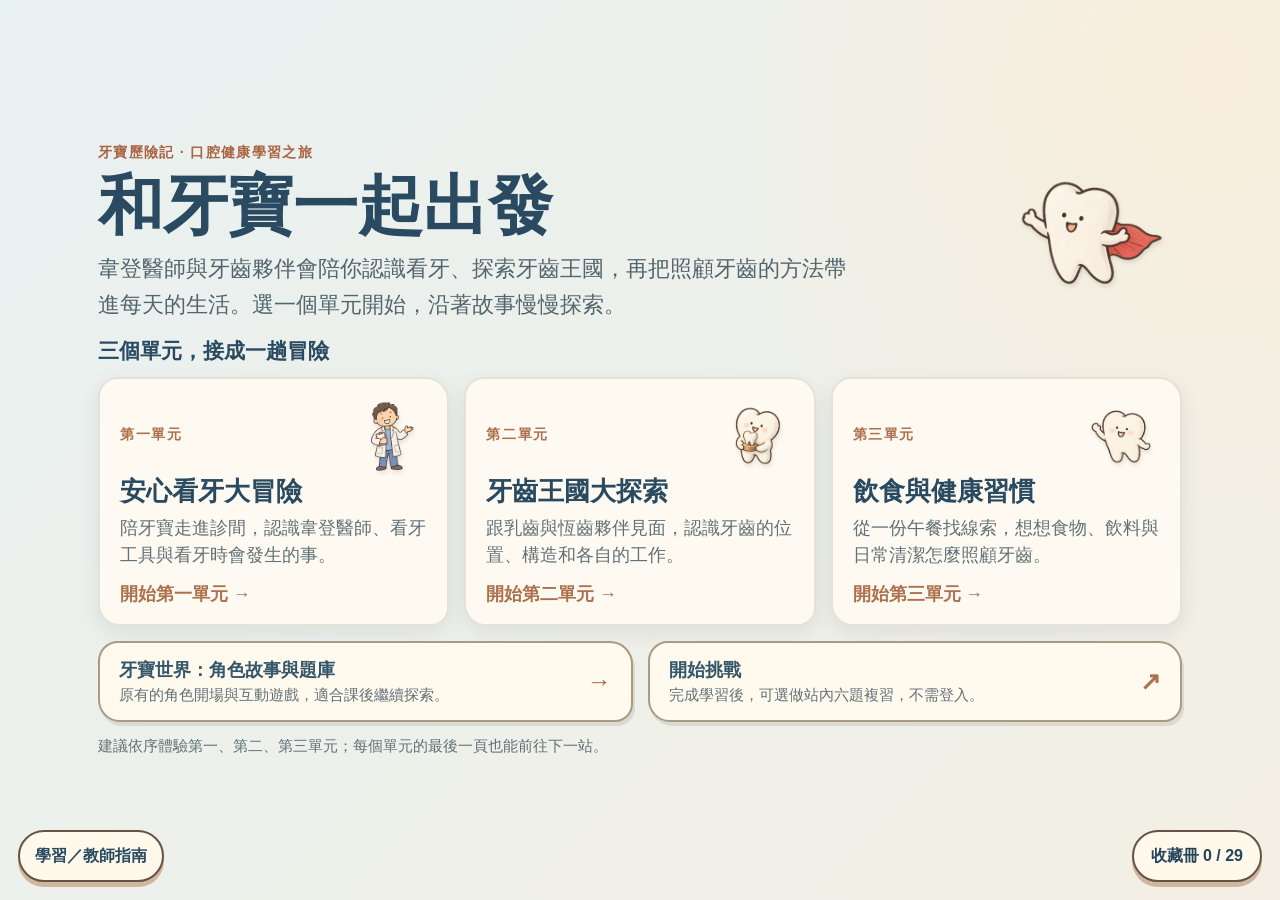
==== index.html @ 9366a064 "Expose QM learning guide and onsite review challenge" ====
<!DOCTYPE html>
<html lang="zh-Hant" class="lesson-site" data-qm-unit="0">
<head>
  <meta charset="UTF-8" />
  <meta name="viewport" content="width=device-width, initial-scale=1.0" />
  <meta name="description" content="牙寶歷險記：跟著韋登醫師與牙齒夥伴，依序探索看牙、牙齒構造與健康生活，最後前往互動挑戰。" />
  <title>牙寶歷險記｜口腔健康學習之旅</title>
  <style>
    :root { --navy:#173b57; --blue:#245b76; --orange:#d96f2b; --ink:#20323a; --muted:#51646e; --paper:#fffefb; }
    * { box-sizing:border-box; }
    html { scroll-behavior:smooth; }
    body { margin:0; min-height:100dvh; color:var(--ink); font-family:"Noto Sans TC","Microsoft JhengHei",sans-serif; background:radial-gradient(circle at 88% 5%,#fff0d7,transparent 30%),linear-gradient(135deg,#eaf6f4,#e4f1f8); }
    main { width:min(1160px,100%); min-height:100dvh; margin:auto; padding:clamp(20px,3vw,38px); display:flex; flex-direction:column; justify-content:center; }
    .eyebrow { margin:0 0 7px; color:var(--blue); font-size:.92rem; font-weight:900; letter-spacing:.09em; }
    .hero { display:grid; grid-template-columns:minmax(0,1fr) 180px; align-items:center; gap:12px; }
    .hero h1 { margin:0 0 9px; color:var(--navy); font-size:clamp(2.45rem,5.1vw,4.25rem); line-height:1.12; }
    .lead { max-width:760px; margin:0; color:var(--muted); font-size:clamp(1.08rem,1.8vw,1.28rem); line-height:1.65; }
    .hero img { width:100%; max-height:178px; object-fit:contain; filter:drop-shadow(0 12px 13px #173b5725); }
    .section-title { margin:14px 0 12px; color:var(--navy); font-size:1.25rem; }
    .grid { display:grid; grid-template-columns:repeat(3,minmax(0,1fr)); gap:15px; }
    .card { min-height:224px; display:flex; flex-direction:column; text-decoration:none; color:inherit; padding:18px 20px; border:2px solid transparent; border-radius:23px; background:var(--paper); box-shadow:0 12px 28px #173b5712; transition:transform .18s ease,border-color .18s ease; }
    .card:hover,.card:focus-visible,.extra:hover,.extra:focus-visible { transform:translateY(-3px); border-color:#efba7b; outline:3px solid transparent; }
    .card-top { display:flex; align-items:center; justify-content:space-between; gap:12px; }
    .num { color:var(--orange); font-size:.88rem; font-weight:900; letter-spacing:.11em; }
    .card img { width:76px; height:76px; object-fit:contain; }
    .card h2 { margin:3px 0 7px; color:var(--navy); font-size:clamp(1.32rem,2vw,1.55rem); line-height:1.25; }
    .card p { margin:0; color:var(--muted); font-size:1.03rem; line-height:1.55; }
    .go { margin-top:auto; padding-top:13px; color:var(--blue); font-size:1.04rem; font-weight:900; }
    .extras { display:grid; grid-template-columns:1fr 1fr; gap:15px; margin-top:15px; }
    .extra { min-height:74px; display:flex; align-items:center; justify-content:space-between; gap:14px; padding:14px 19px; border:2px solid #cddfe2; border-radius:19px; background:#ffffffd9; color:var(--navy); text-decoration:none; transition:transform .18s ease,border-color .18s ease; }
    .extra strong { display:block; font-size:1.08rem; }
    .extra small { display:block; margin-top:3px; color:var(--muted); font-size:.9rem; line-height:1.35; }
    .extra .arrow { color:var(--orange); font-size:1.45rem; font-weight:900; flex:none; }
    footer { margin-top:13px; color:var(--muted); font-size:.9rem; line-height:1.45; }
    @media(max-width:800px) { main{justify-content:flex-start}.hero{grid-template-columns:1fr 115px}.hero img{max-height:120px}.grid{grid-template-columns:1fr}.card{min-height:0}.card img{width:64px;height:64px}.extras{grid-template-columns:1fr} }
    @media(max-width:460px) { .hero{grid-template-columns:1fr}.hero img{display:none}.card{padding:16px 18px}.extra{min-height:70px} }
  

    /* Tablet home: keep the lesson choices large and easy to tap. */
    @media (min-width: 701px) and (max-width: 1050px) {
      main { justify-content: flex-start; padding: clamp(18px, 3vw, 30px); }
      .hero { grid-template-columns: minmax(0, 1fr) 135px; }
      .hero img { max-height: 138px; }
      .grid { grid-template-columns: repeat(2, minmax(0, 1fr)); gap: 12px; }
      .card { min-height: 190px; padding: 16px 18px; }
      .card img { width: 68px; height: 68px; }
      .extras { gap: 12px; }
      .extra { min-height: 82px; padding: 14px 16px; }
    }

/* Colored-pencil paper theme shared with the illustrated book. */
:root { --navy:#35576b; --blue:#557c99; --orange:#b97850; --ink:#453d37; --muted:#6f7776; --paper:#fff9ee; }
body {
 background-color:#e8eff0;
 background-image:repeating-linear-gradient(168deg,rgba(83,127,157,.045) 0 2px,transparent 2px 15px),radial-gradient(ellipse at 12% 8%,#f5ead8,transparent 34%),linear-gradient(135deg,#eaf1f1,#e3edf0);
}
.card,.extra { background:#fff9ee; border:2px solid #a99a83; border-radius:20px 23px 18px 22px; box-shadow:2px 4px 0 rgba(82,72,61,.13); }
.card:hover,.card:focus-visible,.extra:hover,.extra:focus-visible { border-color:#bd9470; }
.card img,.hero img { filter:drop-shadow(1px 3px 2px rgba(74,63,52,.13)); }
.hero h1,.section-title,.card h2,.extra { color:#35576b; }
.go,.extra .arrow,.num { color:#ad704c; }
main { position:relative; }

</style>
  <link rel="stylesheet" href="tooth-theme.css" />
  <link rel="stylesheet" href="assets/fonts.css" />
</head>
<body>
  <main>
    <header class="hero">
      <div>
        <p class="eyebrow">牙寶歷險記 · 口腔健康學習之旅</p>
        <h1>和牙寶一起出發</h1>
        <p class="lead">韋登醫師與牙齒夥伴會陪你認識看牙、探索牙齒王國，再把照顧牙齒的方法帶進每天的生活。選一個單元開始，沿著故事慢慢探索。</p>
      </div>
      <img src="unit1/images/tooth-hero.png" alt="準備出發的牙寶" />
    </header>
    <h2 class="section-title">三個單元，接成一趟冒險</h2>
    <nav class="grid" aria-label="課程單元">
      <a class="card" href="unit1/"><span class="card-top"><span class="num">第一單元</span><img src="unit1/images/dentist.png" alt="" /></span><h2>安心看牙大冒險</h2><p>陪牙寶走進診間，認識韋登醫師、看牙工具與看牙時會發生的事。</p><span class="go">開始第一單元 →</span></a>
      <a class="card" href="unit2/"><span class="card-top"><span class="num">第二單元</span><img src="unit2/images/tooth-holding-dental-model.png" alt="" /></span><h2>牙齒王國大探索</h2><p>跟乳齒與恆齒夥伴見面，認識牙齒的位置、構造和各自的工作。</p><span class="go">開始第二單元 →</span></a>
      <a class="card" href="unit3/"><span class="card-top"><span class="num">第三單元</span><img src="unit1/images/tooth-happy.png" alt="" /></span><h2>飲食與健康習慣</h2><p>從一份午餐找線索，想想食物、飲料與日常清潔怎麼照顧牙齒。</p><span class="go">開始第三單元 →</span></a>
    </nav>
    <div class="extras" aria-label="延伸活動">
      <a class="extra" href="adventure/"><span><strong>牙寶世界：角色故事與題庫</strong><small>原有的角色開場與互動遊戲，適合課後繼續探索。</small></span><span class="arrow" aria-hidden="true">→</span></a>
      <a class="extra" href="https://412730508.github.io/tooth-adventure3/challenge/" target="_blank" rel="noopener"><span><strong>開始挑戰</strong><small>完成學習後，可選做站內六題複習，不需登入。</small></span><span class="arrow" aria-hidden="true">↗</span></a>
    </div>
    <footer>建議依序體驗第一、第二、第三單元；每個單元的最後一頁也能前往下一站。</footer>
  </main>
  <script src="tooth-collection.js"></script>
  <script src="qm-support.js"></script>
</body>
</html>
---- tooth-theme.css ----
/* Shared pencil-and-paper palette for the three learning units. */
:root {
  --blue:#426d88;--blue-dark:#294a61;--navy:#294a61;
  --sky:#c8e1e9;--orange:#c9875d;--orange-dark:#a96443;
  --yellow:#e9d49c;--green:#7d9f88;--green-dark:#527660;
  --red:#ba7667;--bg:#f1f5f1;--ink:#37454b;
  --muted:#607178;--white:#fffaf1;--paper:#fffaf1;
  --line:#d9d9cf;--shadow:0 9px 22px #344b5520;
  --shadow-small:0 4px 12px #344b551b;
}
body {
  color:var(--ink)!important;
  background:radial-gradient(circle at 95% 8%,#f9eedb 0,transparent 36%),linear-gradient(135deg,#e8f1f1,#f3efe4)!important;
  font-family:"Noto Sans TC","Microsoft JhengHei",sans-serif!important;
}
.topbar,.story,.lesson,.panel,.card {
  border-color:#e5e2d7!important;
  background-color:#fffaf1!important;
  box-shadow:0 7px 20px #344b5519!important;
}
h1,h2,h3,.brand,.crumb { color:#294a61!important; }
.eyebrow,.unit-label { color:#a96443!important; }
.lead,.intro { color:#52656d!important; }
button,.button-link { font-family:inherit; }
button.primary,.primary,button.game-button,.game-button,#next-step,#next-dialogue,.button-link {
  background:#c9875d!important;
  color:#fffaf1!important;
  border-color:#a96443!important;
  box-shadow:0 4px 0 #a96443!important;
}
button.secondary,.secondary,.restart,.top-link {
  background:#e5eeed!important;
  color:#294a61!important;
  border-color:#b7cdcb!important;
}
button:focus-visible,a:focus-visible,[tabindex]:focus-visible {outline:3px solid #426d88!important;outline-offset:3px;}
.progress-dot.current,.progress-step.current,.step-badge {background:#dbe8e7!important;color:#294a61!important;}
.progress-dot.done,.progress-step.done {background:#8ba993!important;color:#173d2a!important;}
.bubble,.dialogue,.task,.callout,.feedback {border-radius:17px;}
@media(max-width:700px) {
  .scene-content {display:grid!important;grid-template-columns:1fr 1fr!important;gap:7px!important;align-items:end!important;}
  .scene-content .bubble {grid-column:1/-1!important;grid-row:2!important;max-width:none!important;width:100%!important;min-width:0!important;}
  .scene-content .character {grid-row:1!important;}
  .scene-content .character img {width:68px!important;height:68px!important;}
  .story .scene {min-height:190px!important;}
}
@media(prefers-reduced-motion:reduce) {*,*::before,*::after{scroll-behavior:auto!important;animation-duration:.01ms!important;transition-duration:.01ms!important}}
---- assets/fonts.css ----
/* jf open 粉圓 2.1 — justfont, SIL Open Font License 1.1.
   License text: OFL-LICENSE.txt */
@font-face {
  font-family: "jf open 粉圓";
  src: url("./jf-openhuninn-2.1.ttf") format("truetype");
  font-style: normal;
  font-weight: 400;
  font-display: swap;
}

:root {
  --site-font: "jf open 粉圓", "Noto Sans TC", "Microsoft JhengHei", "PingFang TC", "Heiti TC", sans-serif;
}

body,
button,
input,
select,
textarea {
  font-family: var(--site-font);
}

/* Keep the children's learning pages comfortably readable without changing
   their fixed-viewport navigation or interaction behaviour. */
html.lesson-site { font-size: 17px; }
html.lesson-site body { font-size: 18px; }
html.lesson-site .eyebrow,
html.lesson-site .num,
html.lesson-site .unit-label,
html.lesson-site .step-caption,
html.lesson-site .source-links,
html.lesson-site .act-label,
html.lesson-site .progress-step,
html.lesson-site .progress-dot,
html.lesson-site .progress-count {
  font-size: max(0.85rem, 14px);
}

html.lesson-site .restart { font-size: 16px; }

button,
.button-link,
.top-link,
.restart,
.progress-step {
  overflow-wrap: anywhere;
}
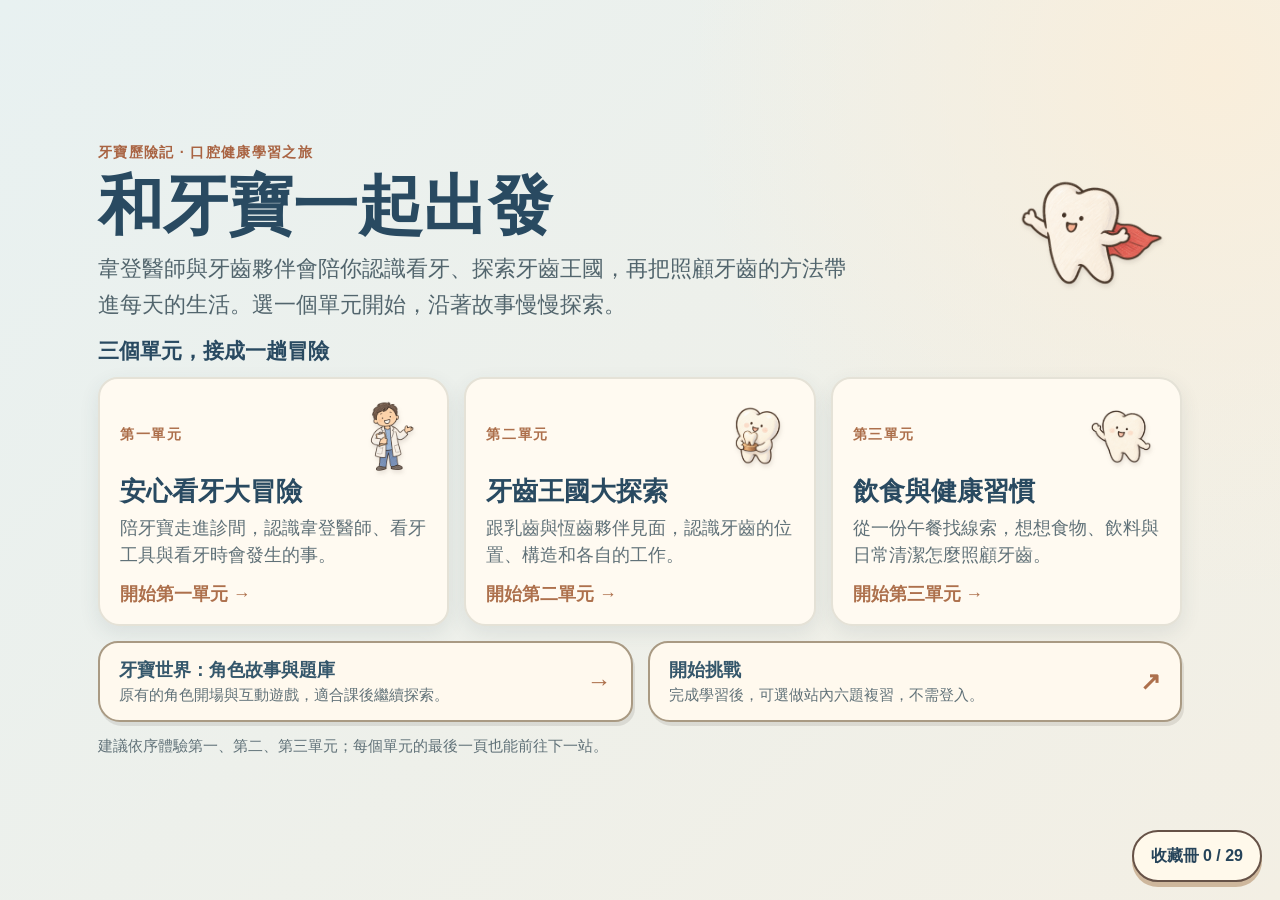
==== commit 22ee0ccd: "Guide children with doctor prompts, reduce text, and hide teacher guide" ====
--- a/index.html
+++ b/index.html
@@ -62,7 +62,7 @@
 main { position:relative; }
 
 </style>
-  <link rel="stylesheet" href="tooth-theme.css" />
+  <link rel="stylesheet" href="tooth-theme.css?v=2" />
   <link rel="stylesheet" href="assets/fonts.css" />
 </head>
 <body>
@@ -87,7 +87,7 @@
     </div>
     <footer>建議依序體驗第一、第二、第三單元；每個單元的最後一頁也能前往下一站。</footer>
   </main>
-  <script src="tooth-collection.js"></script>
-  <script src="qm-support.js"></script>
+  <script src="tooth-collection.js?v=2"></script>
+  
 </body>
 </html>
--- a/tooth-theme.css
+++ b/tooth-theme.css
@@ -38,6 +38,7 @@
 .progress-dot.done,.progress-step.done {background:#8ba993!important;color:#173d2a!important;}
 .bubble,.dialogue,.task,.callout,.feedback {border-radius:17px;}
 @media(max-width:700px) {
+  .progress-dot,.progress-step,.progress-count {font-size:0.875rem!important;}
   .scene-content {display:grid!important;grid-template-columns:1fr 1fr!important;gap:7px!important;align-items:end!important;}
   .scene-content .bubble {grid-column:1/-1!important;grid-row:2!important;max-width:none!important;width:100%!important;min-width:0!important;}
   .scene-content .character {grid-row:1!important;}
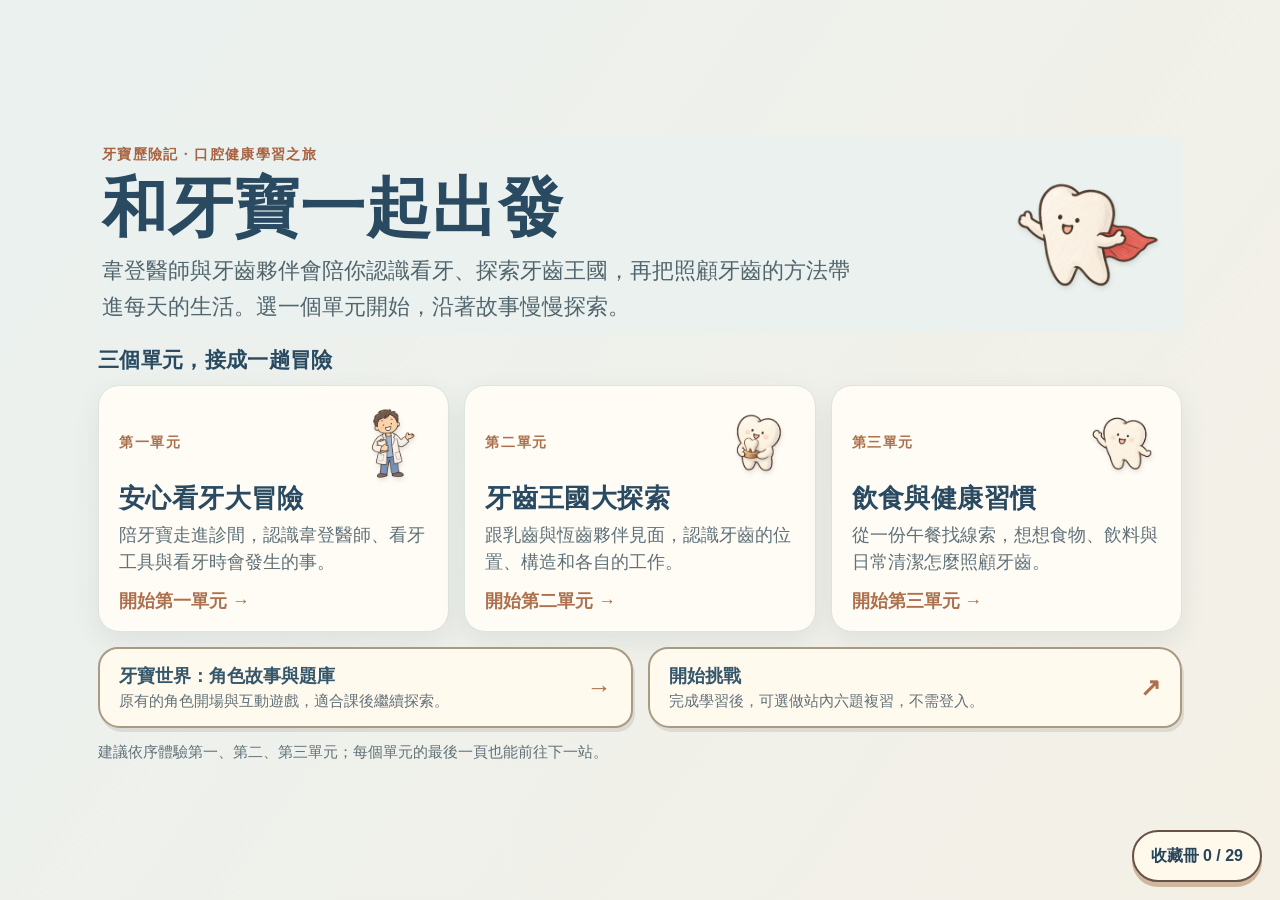
==== commit 09254750: "Load redesigned tablet layout and collection placement" ====
--- a/index.html
+++ b/index.html
@@ -62,7 +62,7 @@
 main { position:relative; }
 
 </style>
-  <link rel="stylesheet" href="tooth-theme.css?v=2" />
+  <link rel="stylesheet" href="tooth-theme.css?v=3" />
   <link rel="stylesheet" href="assets/fonts.css" />
 </head>
 <body>
@@ -87,7 +87,7 @@
     </div>
     <footer>建議依序體驗第一、第二、第三單元；每個單元的最後一頁也能前往下一站。</footer>
   </main>
-  <script src="tooth-collection.js?v=2"></script>
+  <script src="tooth-collection.js?v=3"></script>
   
 </body>
 </html>
--- a/tooth-theme.css
+++ b/tooth-theme.css
@@ -34,6 +34,7 @@
   border-color:#b7cdcb!important;
 }
 button:focus-visible,a:focus-visible,[tabindex]:focus-visible {outline:3px solid #426d88!important;outline-offset:3px;}
+h1[tabindex="-1"]:focus,h2[tabindex="-1"]:focus,h3[tabindex="-1"]:focus {outline:none!important;box-shadow:none!important;}
 .progress-dot.current,.progress-step.current,.step-badge {background:#dbe8e7!important;color:#294a61!important;}
 .progress-dot.done,.progress-step.done {background:#8ba993!important;color:#173d2a!important;}
 .bubble,.dialogue,.task,.callout,.feedback {border-radius:17px;}
@@ -46,4 +47,82 @@
   .story .scene {min-height:190px!important;}
 }
 @media(prefers-reduced-motion:reduce) {*,*::before,*::after{scroll-behavior:auto!important;animation-duration:.01ms!important;transition-duration:.01ms!important}}
+
+/* A calmer, shared reading surface for all three units. */
+:root {
+  --blue:#456d7e;--blue-dark:#294b5b;--navy:#294b5b;
+  --orange:#b97957;--orange-dark:#90593f;--green:#789b8d;
+  --paper:#fffcf6;--white:#fffcf6;--line:#d6e0d9;
+  --shadow:0 12px 30px #334d5617;--shadow-small:0 4px 12px #334d5614;
+}
+body {background:linear-gradient(125deg,#eaf1ef 0%,#f4f0e6 100%)!important;}
+.topbar,.panel,.story,.lesson,.card {
+  border:1px solid #dbe4dd!important;
+  border-radius:21px!important;
+  background:#fffcf6!important;
+  box-shadow:0 10px 27px #334d5617!important;
+}
+.topbar {backdrop-filter:none!important;}
+.section-head {margin-bottom:18px!important;}
+h1,h2,h3 {line-height:1.24;letter-spacing:.015em;}
+h1[tabindex="-1"]:focus-visible,h2[tabindex="-1"]:focus-visible,h3[tabindex="-1"]:focus-visible {outline:none!important;box-shadow:none!important;}
+.tg-dock {border:1px solid #c4d8d1!important;border-left:4px solid #7fa599!important;border-radius:15px!important;background:#edf4f0!important;box-shadow:none!important;}
+.speech,.dialogue,.question-box,.task,.callout,.feedback,.character-card,.knowledge-card,.quiz-card,.review-card,.category-card,.completion-item {
+  border-radius:15px!important;
+}
+.question-box {border:1px solid #d2ded8!important;background:#f5f8f5!important;box-shadow:0 5px 15px #334d5610!important;}
+.speech,.dialogue {border-left:3px solid #8faeaa!important;background:#f5f8f7!important;}
+.speech.npc {border-left-color:#9bbaa5!important;background:#eef6ef!important;}
+button.choice,button.option,button.interaction-card,button.target,button.explore-button,button.review-card {
+  border-radius:12px!important;min-height:48px;
+}
+.image-slot,.image-slot.diagram,.image-slot.compact {
+  overflow:hidden;border:1px solid #c4d4d1!important;border-radius:18px!important;background-color:#edf4f2!important;
+}
+.image-slot img,.image-media {display:block;max-width:100%;max-height:100%;object-fit:contain;}
+
+/* Unit 1: keep the picture beside the dialogue and within a tablet screen. */
+#screen1 .clinic-scene,#screen2 .clinic-scene {
+  height:clamp(240px,28vw,320px)!important;min-height:0!important;
+  border:1px solid #b9d0d1!important;border-radius:20px!important;
+}
+#screen2 .story-layout {align-items:start!important;gap:clamp(18px,2.5vw,30px)!important;}
+#screen1 .clinic-building,#screen2 .clinic-building {
+  top:17px;right:17px;width:clamp(145px,17vw,190px);padding:23px 10px 12px;
+  border:1px solid #b7c9c7;border-radius:16px;background:#fffcf6;
+}
+#screen1 .tooth-character,#screen2 .tooth-character {
+  left:15px;bottom:13px;width:clamp(92px,11vw,126px);height:clamp(108px,13vw,144px);
+  border:4px solid #d8e8e8;border-radius:43%;
+}
+#screen1 .tooth-character img,#screen2 .tooth-character img {width:100%;height:100%;object-fit:contain;}
+
+/* Unit 2: illustrations remain framed at a useful reading size. */
+#screen1 [data-image="yabao"],#screen1 [data-image="openingScene"] {
+  height:clamp(205px,29vh,275px)!important;min-height:0!important;
+}
+#screen2 .character-card .image-slot {width:clamp(105px,13vw,138px)!important;height:clamp(105px,13vw,138px)!important;min-height:0!important;}
+#screen2 .character-card {gap:8px 14px!important;align-items:center;}
+
+/* Unit 3: a compact picturebook scene and a clear, unobstructed footer. */
+.lesson-site header {position:sticky;top:0;z-index:1001;flex-wrap:wrap;background:#eaf1efed;padding:8px 4px;backdrop-filter:blur(8px);}
+.lesson-site .scene {flex:0 0 auto!important;height:clamp(215px,27vh,280px)!important;min-height:0!important;}
+.lesson-site .scene-content {width:100%;justify-content:space-evenly;gap:clamp(10px,2vw,22px);padding:10px;}
+.lesson-site .character img {width:clamp(80px,11vw,112px)!important;height:clamp(80px,11vw,112px)!important;object-fit:contain;}
+.lesson-site .bubble {max-width:min(420px,50vw)!important;}
+
+@media (min-width:701px) and (max-width:1000px) and (orientation:portrait) {
+  #screen1 .clinic-scene,#screen2 .clinic-scene {height:245px!important;}
+  #screen2 .story-layout {grid-template-columns:1fr!important;}
+  #screen1 [data-image="yabao"],#screen1 [data-image="openingScene"] {height:235px!important;}
+}
+@media (max-width:700px) {
+  .topbar,.panel,.story,.lesson,.card {border-radius:16px!important;}
+  #screen1 .clinic-scene,#screen2 .clinic-scene {height:220px!important;}
+  #screen1 .clinic-building,#screen2 .clinic-building {width:132px;right:10px;top:12px;padding:20px 7px 9px;}
+  #screen1 .tooth-character,#screen2 .tooth-character {width:86px;height:98px;left:10px;bottom:10px;}
+  .lesson-site .scene {height:220px!important;}
+  .lesson-site .scene-content .bubble {max-width:none!important;}
+  .lesson-site .character img {width:75px!important;height:75px!important;}
+}
 
